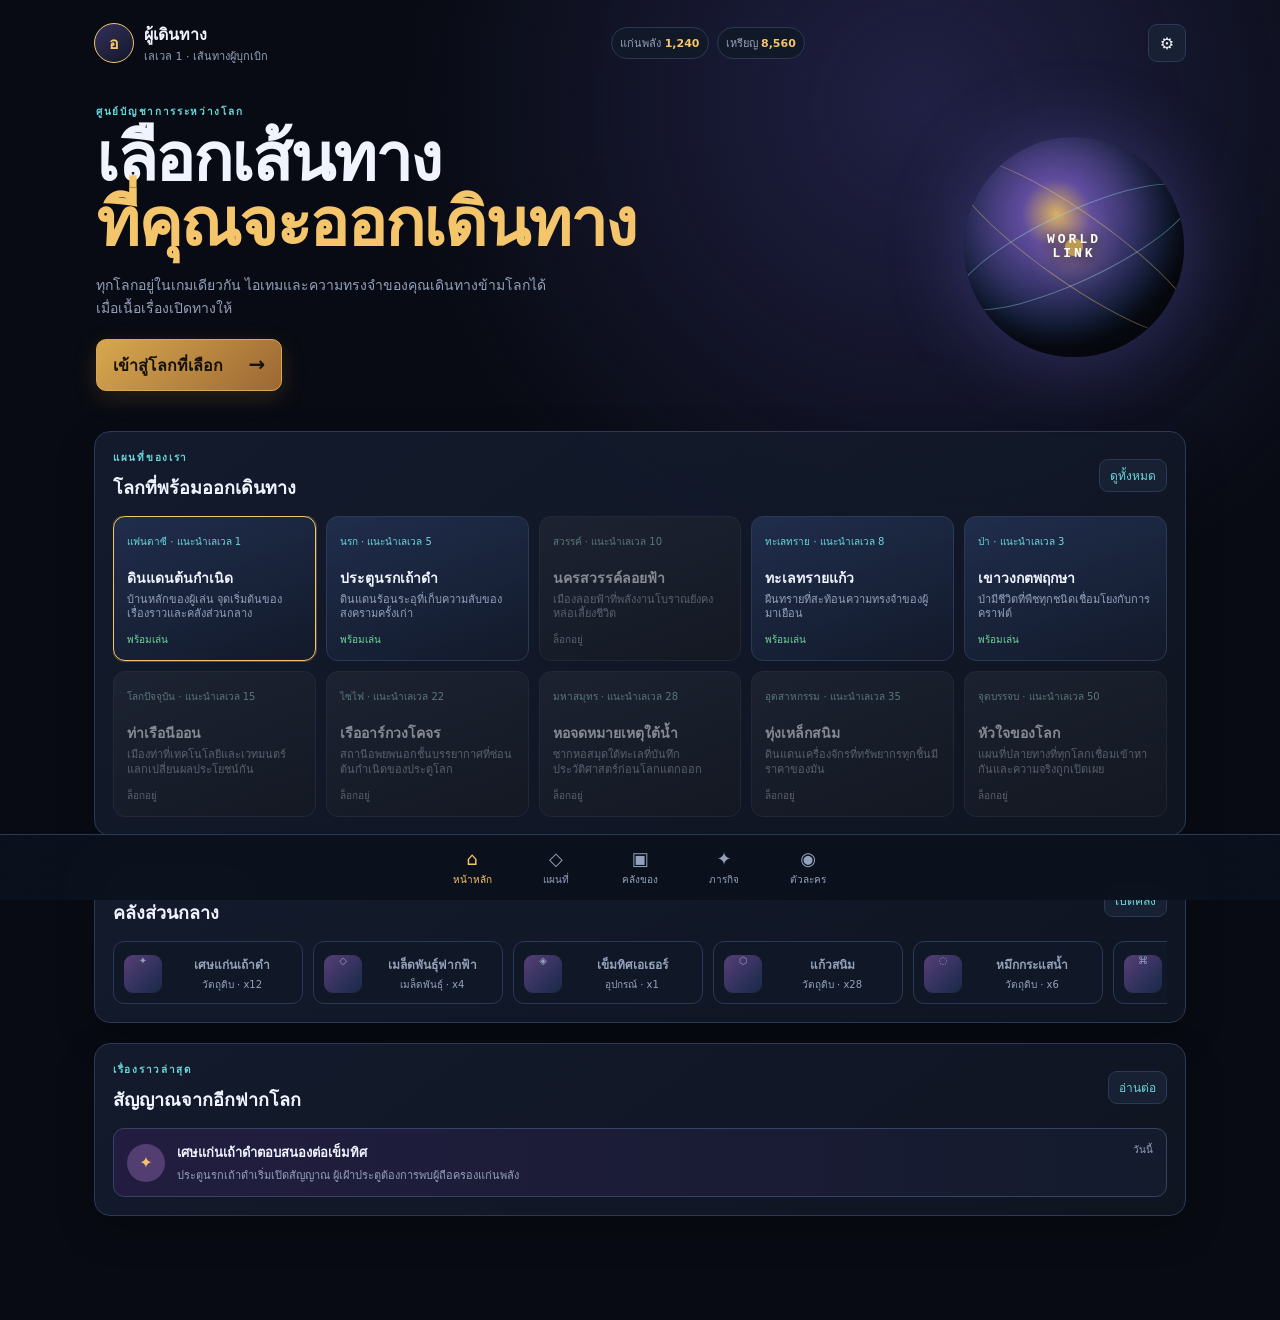
==== lobby/index.html @ 8bc70901 "feat: add original multi-world lobby and offline shell" ====
<!doctype html>
<html lang="th">
<head>
  <meta charset="utf-8">
  <meta name="viewport" content="width=device-width, initial-scale=1, viewport-fit=cover">
  <meta name="theme-color" content="#0a0e18">
  <title>โลกของเรา — ล็อบบี้</title>
  <link rel="stylesheet" href="styles.css">
</head>
<body>
  <main class="lobby-shell">
    <header class="top-layer">
      <div class="player-card"><div class="avatar">อ</div><div><strong>ผู้เดินทาง</strong><span>เลเวล 1 · เส้นทางผู้บุกเบิก</span></div></div>
      <div class="currency"><span>แก่นพลัง <b>1,240</b></span><span>เหรียญ <b>8,560</b></span></div>
      <button class="icon-button" data-panel="settings" aria-label="เปิดการตั้งค่า">⚙</button>
    </header>

    <section class="hero-layer" aria-labelledby="lobby-title">
      <div class="hero-copy"><p class="eyebrow">ศูนย์บัญชาการระหว่างโลก</p><h1 id="lobby-title">เลือกเส้นทาง<br><em>ที่คุณจะออกเดินทาง</em></h1><p class="hero-text">ทุกโลกอยู่ในเกมเดียวกัน ไอเทมและความทรงจำของคุณเดินทางข้ามโลกได้ เมื่อเนื้อเรื่องเปิดทางให้</p><button class="primary-action" data-action="enter-world">เข้าสู่โลกที่เลือก <span>→</span></button></div>
      <div class="world-orb" aria-hidden="true"><div class="orb-ring ring-one"></div><div class="orb-ring ring-two"></div><div class="orb-core"></div><span>WORLD<br>LINK</span></div>
    </section>

    <section class="world-layer panel-layer" id="world-panel">
      <div class="section-heading"><div><p class="eyebrow">แผนที่ของเรา</p><h2>โลกที่พร้อมออกเดินทาง</h2></div><button class="text-button" data-panel="maps">ดูทั้งหมด</button></div>
      <div id="world-list" class="world-list" aria-live="polite"></div>
    </section>

    <section class="content-layer panel-layer" id="content-panel">
      <div class="section-heading"><div><p class="eyebrow">ของที่เดินทางไปกับคุณ</p><h2>คลังส่วนกลาง</h2></div><button class="text-button" data-panel="inventory">เปิดคลัง</button></div>
      <div class="inventory-strip" id="inventory-strip"></div>
    </section>

    <section class="story-layer panel-layer">
      <div class="section-heading"><div><p class="eyebrow">เรื่องราวล่าสุด</p><h2>สัญญาณจากอีกฟากโลก</h2></div><button class="text-button" data-panel="story">อ่านต่อ</button></div>
      <div class="story-card"><div class="story-mark">✦</div><div><strong>เศษแก่นเถ้าดำตอบสนองต่อเข็มทิศ</strong><p>ประตูนรกเถ้าดำเริ่มเปิดสัญญาณ ผู้เฝ้าประตูต้องการพบผู้ถือครองแก่นพลัง</p></div><span class="story-time">วันนี้</span></div>
    </section>

    <nav class="bottom-layer" aria-label="เมนูหลัก"><button class="nav-item active" data-panel="home"><span>⌂</span>หน้าหลัก</button><button class="nav-item" data-panel="maps"><span>◇</span>แผนที่</button><button class="nav-item" data-panel="inventory"><span>▣</span>คลังของ</button><button class="nav-item" data-panel="quests"><span>✦</span>ภารกิจ</button><button class="nav-item" data-panel="profile"><span>◉</span>ตัวละคร</button></nav>
  </main>
  <div id="toast" role="status" aria-live="polite"></div>
  <script src="app.js"></script>
</body>
</html>
---- lobby/styles.css ----
:root { color-scheme: dark; --bg:#080b13; --panel:#121827; --panel-soft:#182034; --line:#2a3957; --text:#f0f4ff; --muted:#93a1bb; --gold:#f4c56a; --cyan:#69d8dc; --purple:#9f8cff; --green:#70d39a; font-family: system-ui, -apple-system, BlinkMacSystemFont, "Segoe UI", sans-serif; }
* { box-sizing:border-box; }
html,body { margin:0; min-height:100%; background:radial-gradient(circle at 72% 8%, #202044 0, transparent 34%), var(--bg); color:var(--text); }
body { padding:env(safe-area-inset-top) env(safe-area-inset-right) calc(76px + env(safe-area-inset-bottom)) env(safe-area-inset-left); }
button { font:inherit; color:inherit; cursor:pointer; }
.lobby-shell { max-width:1180px; margin:auto; padding:14px clamp(14px,4vw,44px) 28px; }
.top-layer { display:flex; align-items:center; justify-content:space-between; gap:12px; min-height:58px; }
.player-card,.currency { display:flex; align-items:center; gap:10px; }
.avatar { display:grid; place-items:center; width:40px; height:40px; border:1px solid var(--gold); border-radius:50%; color:var(--gold); background:linear-gradient(145deg,#34305d,#111727); font-weight:800; }
.player-card strong,.player-card span { display:block; }.player-card span,.currency { color:var(--muted); font-size:11px; }.currency { gap:8px; flex-wrap:wrap; justify-content:flex-end; }.currency span { padding:6px 8px; border:1px solid var(--line); border-radius:99px; background:#111827; }.currency b { color:var(--gold); }
.icon-button,.text-button { border:1px solid var(--line); border-radius:9px; background:var(--panel-soft); }.icon-button { width:38px; height:38px; }.text-button { padding:6px 10px; color:var(--cyan); font-size:12px; }
.hero-layer { display:flex; align-items:center; justify-content:space-between; gap:20px; min-height:290px; padding:32px 2px 20px; }.hero-copy { max-width:590px; }.eyebrow { margin:0 0 8px; color:var(--cyan); text-transform:uppercase; letter-spacing:1.7px; font-size:10px; font-weight:800; }.hero-copy h1 { margin:0; font-size:clamp(34px,7vw,66px); line-height:.98; letter-spacing:-2px; }.hero-copy h1 em { color:var(--gold); font-style:normal; }.hero-text { max-width:470px; margin:18px 0; color:var(--muted); line-height:1.65; font-size:14px; }.primary-action { padding:12px 16px; border:1px solid #d7a84e; border-radius:10px; background:linear-gradient(135deg,#d7a84e,#9d6734); color:#15100a; font-weight:800; box-shadow:0 7px 25px #b6783d33; }.primary-action span { margin-left:20px; font-size:20px; }
.world-orb { position:relative; display:grid; place-items:center; width:220px; height:220px; flex:0 0 auto; border-radius:50%; background:radial-gradient(circle at 42% 35%,#d9b064, #604c9e 18%, #182444 58%,#0a0f1a 70%); box-shadow:0 0 80px #776ee655, inset -20px -25px 45px #0008; overflow:hidden; }.world-orb span { z-index:2; color:#fff; text-align:center; font:800 13px/1.1 ui-monospace,monospace; letter-spacing:3px; text-shadow:0 2px 12px #000; }.orb-ring { position:absolute; width:260px; height:70px; border:1px solid #91e5e066; border-radius:50%; transform:rotate(-25deg); }.ring-two { width:300px; transform:rotate(35deg); border-color:#f4c56a66; }.orb-core { position:absolute; width:18px; height:18px; border-radius:50%; background:#f4c56a; box-shadow:0 0 30px 10px #f4c56a66; }
.panel-layer { margin-top:20px; padding:18px; border:1px solid var(--line); border-radius:16px; background:linear-gradient(145deg,#151d30dd,#0f1522ee); box-shadow:0 14px 40px #0003; }.section-heading { display:flex; align-items:center; justify-content:space-between; gap:12px; margin-bottom:14px; }.section-heading h2 { margin:0; font-size:18px; }.world-list { display:grid; grid-template-columns:repeat(5,minmax(140px,1fr)); gap:10px; overflow:auto; }.world-card { min-height:142px; padding:13px; border:1px solid var(--line); border-radius:12px; text-align:left; background:linear-gradient(160deg,#202d4c,#121a2a); }.world-card.selected { border-color:var(--gold); box-shadow:0 0 0 1px #f4c56a44; }.world-card.locked { opacity:.52; filter:saturate(.45); }.world-type { color:var(--cyan); font-size:10px; }.world-card h3 { margin:18px 0 4px; font-size:14px; }.world-card p { margin:0; color:var(--muted); font-size:11px; line-height:1.35; }.world-status { display:inline-block; margin-top:10px; color:var(--green); font-size:10px; }.locked .world-status { color:var(--muted); }
.inventory-strip { display:flex; gap:10px; overflow:auto; }.item-card { display:grid; grid-template-columns:38px auto; min-width:190px; align-items:center; gap:10px; padding:10px; border:1px solid var(--line); border-radius:11px; background:#101827; }.item-icon { display:grid; place-items:center; width:38px; height:38px; border-radius:9px; color:var(--gold); background:linear-gradient(135deg,#563e77,#172949); font-size:19px; }.item-card strong,.item-card span { display:block; }.item-card strong { font-size:12px; }.item-card span { color:var(--muted); font-size:10px; margin-top:3px; }.story-card { display:flex; align-items:center; gap:12px; padding:13px; border:1px solid #384265; border-radius:11px; background:linear-gradient(90deg,#221d40,#141b2d); }.story-mark { display:grid; place-items:center; width:38px; height:38px; border-radius:50%; color:var(--gold); background:#523e70; }.story-card strong { font-size:13px; }.story-card p { margin:5px 0 0; color:var(--muted); font-size:11px; line-height:1.4; }.story-time { margin-left:auto; align-self:flex-start; color:var(--muted); font-size:10px; white-space:nowrap; }
.bottom-layer { position:fixed; z-index:10; right:0; bottom:0; left:0; display:flex; justify-content:center; gap:clamp(2px,2vw,20px); padding:9px max(12px,env(safe-area-inset-left)) calc(9px + env(safe-area-inset-bottom)) max(12px,env(safe-area-inset-right)); border-top:1px solid var(--line); background:#0b111df2; backdrop-filter:blur(16px); }.nav-item { display:grid; min-width:64px; gap:3px; place-items:center; padding:4px 8px; border:0; background:transparent; color:var(--muted); font-size:10px; }.nav-item span { font-size:18px; }.nav-item.active,.nav-item:hover { color:var(--gold); }
#toast { position:fixed; z-index:30; right:50%; bottom:90px; transform:translateX(50%); max-width:90vw; padding:11px 15px; border:1px solid var(--gold); border-radius:10px; background:#171525ee; color:var(--text); opacity:0; pointer-events:none; transition:opacity .2s; font-size:12px; }.toast-show { opacity:1!important; }
@media(max-width:760px) { .currency { display:none; }.hero-layer { min-height:240px; }.world-orb { width:130px; height:130px; }.world-orb span { font-size:9px; letter-spacing:2px; }.orb-ring { width:160px; height:44px; }.ring-two { width:190px; }.world-list { grid-template-columns:repeat(5,165px); }.panel-layer { padding:14px; } }
@media(max-width:500px) { .hero-layer { align-items:flex-start; }.world-orb { display:none; }.hero-copy h1 { font-size:42px; }.hero-text { font-size:13px; } }
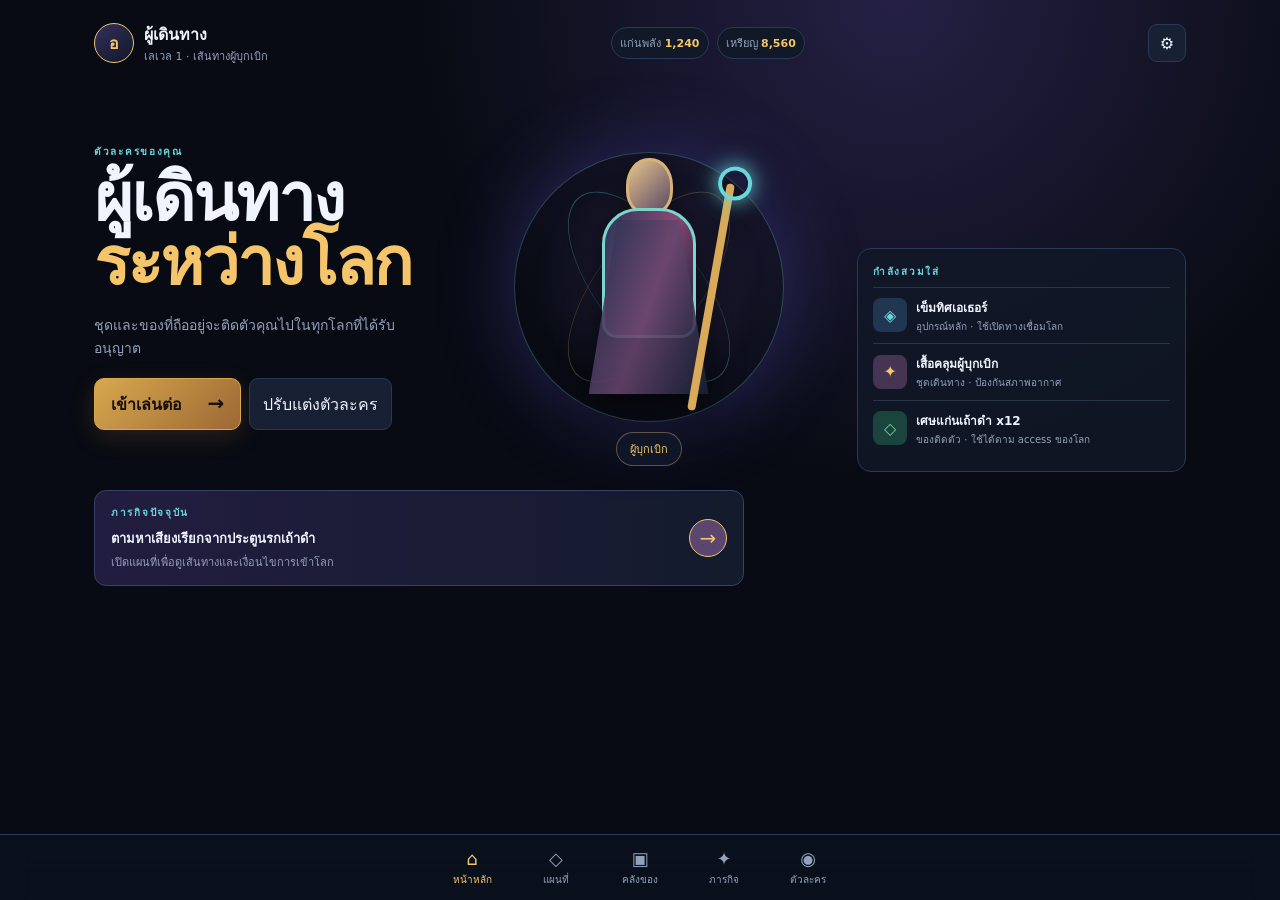
==== commit 7d2128d6: "feat: make lobby character first with slide panels" ====
--- a/lobby/index.html
+++ b/lobby/index.html
@@ -3,7 +3,7 @@
 <head>
   <meta charset="utf-8">
   <meta name="viewport" content="width=device-width, initial-scale=1, viewport-fit=cover">
-  <meta name="theme-color" content="#0a0e18">
+  <meta name="theme-color" content="#080b13">
   <title>โลกของเรา — ล็อบบี้</title>
   <link rel="stylesheet" href="styles.css">
 </head>
@@ -15,28 +15,17 @@
       <button class="icon-button" data-panel="settings" aria-label="เปิดการตั้งค่า">⚙</button>
     </header>
 
-    <section class="hero-layer" aria-labelledby="lobby-title">
-      <div class="hero-copy"><p class="eyebrow">ศูนย์บัญชาการระหว่างโลก</p><h1 id="lobby-title">เลือกเส้นทาง<br><em>ที่คุณจะออกเดินทาง</em></h1><p class="hero-text">ทุกโลกอยู่ในเกมเดียวกัน ไอเทมและความทรงจำของคุณเดินทางข้ามโลกได้ เมื่อเนื้อเรื่องเปิดทางให้</p><button class="primary-action" data-action="enter-world">เข้าสู่โลกที่เลือก <span>→</span></button></div>
-      <div class="world-orb" aria-hidden="true"><div class="orb-ring ring-one"></div><div class="orb-ring ring-two"></div><div class="orb-core"></div><span>WORLD<br>LINK</span></div>
+    <section class="character-stage" aria-labelledby="character-title">
+      <div class="stage-copy"><p class="eyebrow">ตัวละครของคุณ</p><h1 id="character-title">ผู้เดินทาง<br><em>ระหว่างโลก</em></h1><p class="hero-text">ชุดและของที่ถืออยู่จะติดตัวคุณไปในทุกโลกที่ได้รับอนุญาต</p><div class="stage-actions"><button class="primary-action" data-action="enter-world">เข้าเล่นต่อ <span>→</span></button><button class="ghost-action" data-panel="character">ปรับแต่งตัวละคร</button></div></div>
+      <div class="character-view" aria-label="ตัวละครผู้เล่น"><div class="character-aura"></div><div class="character-silhouette"><div class="char-head"></div><div class="char-body"></div><div class="char-cape"></div><div class="char-staff"></div></div><span class="character-label">ผู้บุกเบิก</span></div>
+      <aside class="equipment-card"><p class="eyebrow">กำลังสวมใส่</p><div class="equipment-row"><span class="equip-icon">◈</span><span><b>เข็มทิศเอเธอร์</b><small>อุปกรณ์หลัก · ใช้เปิดทางเชื่อมโลก</small></span></div><div class="equipment-row"><span class="equip-icon gold">✦</span><span><b>เสื้อคลุมผู้บุกเบิก</b><small>ชุดเดินทาง · ป้องกันสภาพอากาศ</small></span></div><div class="equipment-row"><span class="equip-icon green">◇</span><span><b>เศษแก่นเถ้าดำ x12</b><small>ของติดตัว · ใช้ได้ตาม access ของโลก</small></span></div></aside>
     </section>
 
-    <section class="world-layer panel-layer" id="world-panel">
-      <div class="section-heading"><div><p class="eyebrow">แผนที่ของเรา</p><h2>โลกที่พร้อมออกเดินทาง</h2></div><button class="text-button" data-panel="maps">ดูทั้งหมด</button></div>
-      <div id="world-list" class="world-list" aria-live="polite"></div>
-    </section>
-
-    <section class="content-layer panel-layer" id="content-panel">
-      <div class="section-heading"><div><p class="eyebrow">ของที่เดินทางไปกับคุณ</p><h2>คลังส่วนกลาง</h2></div><button class="text-button" data-panel="inventory">เปิดคลัง</button></div>
-      <div class="inventory-strip" id="inventory-strip"></div>
-    </section>
-
-    <section class="story-layer panel-layer">
-      <div class="section-heading"><div><p class="eyebrow">เรื่องราวล่าสุด</p><h2>สัญญาณจากอีกฟากโลก</h2></div><button class="text-button" data-panel="story">อ่านต่อ</button></div>
-      <div class="story-card"><div class="story-mark">✦</div><div><strong>เศษแก่นเถ้าดำตอบสนองต่อเข็มทิศ</strong><p>ประตูนรกเถ้าดำเริ่มเปิดสัญญาณ ผู้เฝ้าประตูต้องการพบผู้ถือครองแก่นพลัง</p></div><span class="story-time">วันนี้</span></div>
-    </section>
+    <section class="next-step"><div><p class="eyebrow">ภารกิจปัจจุบัน</p><strong>ตามหาเสียงเรียกจากประตูนรกเถ้าดำ</strong><span>เปิดแผนที่เพื่อดูเส้นทางและเงื่อนไขการเข้าโลก</span></div><button class="round-arrow" data-panel="maps">→</button></section>
 
     <nav class="bottom-layer" aria-label="เมนูหลัก"><button class="nav-item active" data-panel="home"><span>⌂</span>หน้าหลัก</button><button class="nav-item" data-panel="maps"><span>◇</span>แผนที่</button><button class="nav-item" data-panel="inventory"><span>▣</span>คลังของ</button><button class="nav-item" data-panel="quests"><span>✦</span>ภารกิจ</button><button class="nav-item" data-panel="profile"><span>◉</span>ตัวละคร</button></nav>
   </main>
+  <section id="drawer" class="drawer" aria-hidden="true"><div class="drawer-backdrop" data-close-drawer></div><div class="drawer-sheet"><div class="drawer-handle"></div><div class="drawer-head"><div><p class="eyebrow" id="drawer-eyebrow">เมนู</p><h2 id="drawer-title">แผนที่ของเรา</h2></div><button class="close-button" data-close-drawer aria-label="ปิดหน้าต่าง">×</button></div><div id="drawer-content"></div></div></section>
   <div id="toast" role="status" aria-live="polite"></div>
   <script src="app.js"></script>
 </body>
--- a/lobby/styles.css
+++ b/lobby/styles.css
@@ -1,19 +1,12 @@
-:root { color-scheme: dark; --bg:#080b13; --panel:#121827; --panel-soft:#182034; --line:#2a3957; --text:#f0f4ff; --muted:#93a1bb; --gold:#f4c56a; --cyan:#69d8dc; --purple:#9f8cff; --green:#70d39a; font-family: system-ui, -apple-system, BlinkMacSystemFont, "Segoe UI", sans-serif; }
-* { box-sizing:border-box; }
-html,body { margin:0; min-height:100%; background:radial-gradient(circle at 72% 8%, #202044 0, transparent 34%), var(--bg); color:var(--text); }
-body { padding:env(safe-area-inset-top) env(safe-area-inset-right) calc(76px + env(safe-area-inset-bottom)) env(safe-area-inset-left); }
-button { font:inherit; color:inherit; cursor:pointer; }
-.lobby-shell { max-width:1180px; margin:auto; padding:14px clamp(14px,4vw,44px) 28px; }
-.top-layer { display:flex; align-items:center; justify-content:space-between; gap:12px; min-height:58px; }
-.player-card,.currency { display:flex; align-items:center; gap:10px; }
-.avatar { display:grid; place-items:center; width:40px; height:40px; border:1px solid var(--gold); border-radius:50%; color:var(--gold); background:linear-gradient(145deg,#34305d,#111727); font-weight:800; }
-.player-card strong,.player-card span { display:block; }.player-card span,.currency { color:var(--muted); font-size:11px; }.currency { gap:8px; flex-wrap:wrap; justify-content:flex-end; }.currency span { padding:6px 8px; border:1px solid var(--line); border-radius:99px; background:#111827; }.currency b { color:var(--gold); }
-.icon-button,.text-button { border:1px solid var(--line); border-radius:9px; background:var(--panel-soft); }.icon-button { width:38px; height:38px; }.text-button { padding:6px 10px; color:var(--cyan); font-size:12px; }
-.hero-layer { display:flex; align-items:center; justify-content:space-between; gap:20px; min-height:290px; padding:32px 2px 20px; }.hero-copy { max-width:590px; }.eyebrow { margin:0 0 8px; color:var(--cyan); text-transform:uppercase; letter-spacing:1.7px; font-size:10px; font-weight:800; }.hero-copy h1 { margin:0; font-size:clamp(34px,7vw,66px); line-height:.98; letter-spacing:-2px; }.hero-copy h1 em { color:var(--gold); font-style:normal; }.hero-text { max-width:470px; margin:18px 0; color:var(--muted); line-height:1.65; font-size:14px; }.primary-action { padding:12px 16px; border:1px solid #d7a84e; border-radius:10px; background:linear-gradient(135deg,#d7a84e,#9d6734); color:#15100a; font-weight:800; box-shadow:0 7px 25px #b6783d33; }.primary-action span { margin-left:20px; font-size:20px; }
-.world-orb { position:relative; display:grid; place-items:center; width:220px; height:220px; flex:0 0 auto; border-radius:50%; background:radial-gradient(circle at 42% 35%,#d9b064, #604c9e 18%, #182444 58%,#0a0f1a 70%); box-shadow:0 0 80px #776ee655, inset -20px -25px 45px #0008; overflow:hidden; }.world-orb span { z-index:2; color:#fff; text-align:center; font:800 13px/1.1 ui-monospace,monospace; letter-spacing:3px; text-shadow:0 2px 12px #000; }.orb-ring { position:absolute; width:260px; height:70px; border:1px solid #91e5e066; border-radius:50%; transform:rotate(-25deg); }.ring-two { width:300px; transform:rotate(35deg); border-color:#f4c56a66; }.orb-core { position:absolute; width:18px; height:18px; border-radius:50%; background:#f4c56a; box-shadow:0 0 30px 10px #f4c56a66; }
-.panel-layer { margin-top:20px; padding:18px; border:1px solid var(--line); border-radius:16px; background:linear-gradient(145deg,#151d30dd,#0f1522ee); box-shadow:0 14px 40px #0003; }.section-heading { display:flex; align-items:center; justify-content:space-between; gap:12px; margin-bottom:14px; }.section-heading h2 { margin:0; font-size:18px; }.world-list { display:grid; grid-template-columns:repeat(5,minmax(140px,1fr)); gap:10px; overflow:auto; }.world-card { min-height:142px; padding:13px; border:1px solid var(--line); border-radius:12px; text-align:left; background:linear-gradient(160deg,#202d4c,#121a2a); }.world-card.selected { border-color:var(--gold); box-shadow:0 0 0 1px #f4c56a44; }.world-card.locked { opacity:.52; filter:saturate(.45); }.world-type { color:var(--cyan); font-size:10px; }.world-card h3 { margin:18px 0 4px; font-size:14px; }.world-card p { margin:0; color:var(--muted); font-size:11px; line-height:1.35; }.world-status { display:inline-block; margin-top:10px; color:var(--green); font-size:10px; }.locked .world-status { color:var(--muted); }
-.inventory-strip { display:flex; gap:10px; overflow:auto; }.item-card { display:grid; grid-template-columns:38px auto; min-width:190px; align-items:center; gap:10px; padding:10px; border:1px solid var(--line); border-radius:11px; background:#101827; }.item-icon { display:grid; place-items:center; width:38px; height:38px; border-radius:9px; color:var(--gold); background:linear-gradient(135deg,#563e77,#172949); font-size:19px; }.item-card strong,.item-card span { display:block; }.item-card strong { font-size:12px; }.item-card span { color:var(--muted); font-size:10px; margin-top:3px; }.story-card { display:flex; align-items:center; gap:12px; padding:13px; border:1px solid #384265; border-radius:11px; background:linear-gradient(90deg,#221d40,#141b2d); }.story-mark { display:grid; place-items:center; width:38px; height:38px; border-radius:50%; color:var(--gold); background:#523e70; }.story-card strong { font-size:13px; }.story-card p { margin:5px 0 0; color:var(--muted); font-size:11px; line-height:1.4; }.story-time { margin-left:auto; align-self:flex-start; color:var(--muted); font-size:10px; white-space:nowrap; }
-.bottom-layer { position:fixed; z-index:10; right:0; bottom:0; left:0; display:flex; justify-content:center; gap:clamp(2px,2vw,20px); padding:9px max(12px,env(safe-area-inset-left)) calc(9px + env(safe-area-inset-bottom)) max(12px,env(safe-area-inset-right)); border-top:1px solid var(--line); background:#0b111df2; backdrop-filter:blur(16px); }.nav-item { display:grid; min-width:64px; gap:3px; place-items:center; padding:4px 8px; border:0; background:transparent; color:var(--muted); font-size:10px; }.nav-item span { font-size:18px; }.nav-item.active,.nav-item:hover { color:var(--gold); }
+:root { color-scheme: dark; --bg:#080b13; --panel:#121827; --panel-soft:#182034; --line:#2a3957; --text:#f0f4ff; --muted:#93a1bb; --gold:#f4c56a; --cyan:#69d8dc; --purple:#9f8cff; --green:#70d39a; font-family:system-ui,-apple-system,BlinkMacSystemFont,"Segoe UI",sans-serif; }
+* { box-sizing:border-box; } html,body { margin:0; min-height:100%; background:radial-gradient(circle at 70% 0,#252044 0,transparent 38%),var(--bg); color:var(--text); } body { min-height:100vh; padding:env(safe-area-inset-top) env(safe-area-inset-right) calc(78px + env(safe-area-inset-bottom)) env(safe-area-inset-left); } button { font:inherit; color:inherit; cursor:pointer; }
+.lobby-shell { max-width:1180px; min-height:calc(100vh - 78px); margin:auto; padding:14px clamp(14px,4vw,44px) 30px; }.top-layer { display:flex; align-items:center; justify-content:space-between; gap:12px; min-height:58px; }.player-card,.currency { display:flex; align-items:center; gap:10px; }.avatar { display:grid; place-items:center; width:40px; height:40px; border:1px solid var(--gold); border-radius:50%; color:var(--gold); background:linear-gradient(145deg,#34305d,#111727); font-weight:800; }.player-card strong,.player-card span { display:block; }.player-card span,.currency { color:var(--muted); font-size:11px; }.currency { gap:8px; flex-wrap:wrap; justify-content:flex-end; }.currency span { padding:6px 8px; border:1px solid var(--line); border-radius:99px; background:#111827; }.currency b { color:var(--gold); }.icon-button,.ghost-action,.close-button { border:1px solid var(--line); border-radius:9px; background:var(--panel-soft); }.icon-button { width:38px; height:38px; }
+.character-stage { position:relative; display:grid; grid-template-columns:1fr 1.1fr .95fr; align-items:center; gap:18px; min-height:410px; padding:30px 0 18px; }.stage-copy { z-index:1; }.eyebrow { margin:0 0 8px; color:var(--cyan); letter-spacing:1.7px; font-size:10px; font-weight:800; }.stage-copy h1 { margin:0; font-size:clamp(38px,6vw,66px); line-height:.98; letter-spacing:-2px; }.stage-copy h1 em { color:var(--gold); font-style:normal; }.hero-text { max-width:330px; margin:18px 0; color:var(--muted); line-height:1.65; font-size:14px; }.stage-actions { display:flex; flex-wrap:wrap; gap:8px; }.primary-action { padding:12px 16px; border:1px solid #d7a84e; border-radius:10px; background:linear-gradient(135deg,#d7a84e,#9d6734); color:#15100a; font-weight:800; box-shadow:0 7px 25px #b6783d33; }.primary-action span { margin-left:20px; font-size:20px; }.ghost-action { padding:11px 13px; color:var(--text); }
+.character-view { position:relative; display:grid; place-items:center; height:370px; }.character-aura { position:absolute; width:270px; height:270px; border:1px solid #85dfe844; border-radius:50%; background:radial-gradient(circle,#725ba933 0,transparent 62%); box-shadow:0 0 80px #635ce655; }.character-aura:before,.character-aura:after { position:absolute; inset:20px; border:1px solid #f4c56a44; border-radius:50%; content:""; transform:rotate(38deg) scaleX(.45); }.character-aura:after { transform:rotate(-38deg) scaleX(.45); border-color:#69d8dc55; }.character-silhouette { position:relative; z-index:1; width:140px; height:270px; filter:drop-shadow(0 12px 17px #0009); }.char-head { position:absolute; top:6px; left:47px; width:47px; height:57px; border:3px solid #d6b378; border-radius:48% 48% 42% 42%; background:linear-gradient(135deg,#e6c38b,#584865); }.char-body { position:absolute; top:56px; left:23px; width:94px; height:130px; border:3px solid #7cd4cc; border-radius:36px 36px 15px 15px; background:linear-gradient(110deg,#263756,#8c4776 55%,#172239); }.char-cape { position:absolute; top:68px; left:10px; width:120px; height:174px; clip-path:polygon(24% 0,76% 0,100% 100%,0 100%); background:linear-gradient(110deg,#1e2e4c,#68466e,#152135); opacity:.88; }.char-staff { position:absolute; top:30px; right:4px; width:8px; height:230px; border-radius:8px; background:#d8aa59; transform:rotate(10deg); }.char-staff:before { position:absolute; top:-18px; left:-9px; width:26px; height:26px; border:4px solid var(--cyan); border-radius:50%; box-shadow:0 0 22px var(--cyan); content:""; }.character-label { position:absolute; bottom:6px; z-index:2; padding:7px 13px; border:1px solid #d6b37866; border-radius:99px; background:#11182ada; color:var(--gold); font-size:11px; }
+.equipment-card { align-self:end; padding:15px; border:1px solid var(--line); border-radius:14px; background:#111827cc; }.equipment-row { display:flex; align-items:center; gap:9px; padding:10px 0; border-top:1px solid #27344c; }.equipment-row b,.equipment-row small { display:block; }.equipment-row b { font-size:12px; }.equipment-row small { margin-top:3px; color:var(--muted); font-size:10px; line-height:1.35; }.equip-icon { display:grid; place-items:center; width:34px; height:34px; border-radius:8px; color:var(--cyan); background:#213650; }.equip-icon.gold { color:var(--gold); background:#453452; }.equip-icon.green { color:var(--green); background:#1b443f; }
+.next-step { display:flex; align-items:center; justify-content:space-between; gap:12px; max-width:650px; padding:14px 16px; border:1px solid #384265; border-radius:12px; background:linear-gradient(90deg,#221d40,#141b2d); }.next-step strong,.next-step span { display:block; }.next-step strong { font-size:13px; }.next-step span { margin-top:4px; color:var(--muted); font-size:11px; }.round-arrow { width:38px; height:38px; border:1px solid var(--gold); border-radius:50%; background:#5b4670; color:var(--gold); font-size:20px; }
+.bottom-layer { position:fixed; z-index:10; right:0; bottom:0; left:0; display:flex; justify-content:center; gap:clamp(2px,2vw,20px); padding:9px 12px calc(9px + env(safe-area-inset-bottom)); border-top:1px solid var(--line); background:#0b111df2; backdrop-filter:blur(16px); }.nav-item { display:grid; min-width:64px; gap:3px; place-items:center; padding:4px 8px; border:0; background:transparent; color:var(--muted); font-size:10px; }.nav-item span { font-size:18px; }.nav-item.active,.nav-item:hover { color:var(--gold); }
+.drawer { position:fixed; z-index:20; inset:0; visibility:hidden; opacity:0; transition:opacity .2s,visibility .2s; }.drawer.open { visibility:visible; opacity:1; }.drawer-backdrop { position:absolute; inset:0; background:#03050acc; }.drawer-sheet { position:absolute; right:0; bottom:0; left:0; max-height:82vh; padding:10px clamp(16px,4vw,44px) calc(24px + env(safe-area-inset-bottom)); overflow:auto; border-top:1px solid var(--line); border-radius:22px 22px 0 0; background:#111827; transform:translateY(100%); transition:transform .25s ease; }.drawer.open .drawer-sheet { transform:translateY(0); }.drawer-handle { width:42px; height:4px; margin:0 auto 16px; border-radius:99px; background:#56627a; }.drawer-head { display:flex; align-items:center; justify-content:space-between; }.drawer-head h2 { margin:0 0 12px; font-size:22px; }.close-button { width:34px; height:34px; font-size:22px; }.drawer-grid { display:grid; grid-template-columns:repeat(auto-fit,minmax(180px,1fr)); gap:10px; }.drawer-card { padding:13px; border:1px solid var(--line); border-radius:11px; background:#182237; }.drawer-card.locked { opacity:.52; }.drawer-card h3 { margin:8px 0 4px; font-size:14px; }.drawer-card p,.drawer-card span { margin:0; color:var(--muted); font-size:11px; line-height:1.4; }.drawer-card .status { display:inline-block; margin-top:9px; color:var(--green); }.drawer-card.locked .status { color:var(--muted); }.drawer-items { display:flex; gap:10px; overflow:auto; }.drawer-items .item-card { min-width:210px; }.story-copy { padding:14px; border:1px solid #384265; border-radius:11px; background:#211d3e; line-height:1.6; color:var(--muted); font-size:13px; }
 #toast { position:fixed; z-index:30; right:50%; bottom:90px; transform:translateX(50%); max-width:90vw; padding:11px 15px; border:1px solid var(--gold); border-radius:10px; background:#171525ee; color:var(--text); opacity:0; pointer-events:none; transition:opacity .2s; font-size:12px; }.toast-show { opacity:1!important; }
-@media(max-width:760px) { .currency { display:none; }.hero-layer { min-height:240px; }.world-orb { width:130px; height:130px; }.world-orb span { font-size:9px; letter-spacing:2px; }.orb-ring { width:160px; height:44px; }.ring-two { width:190px; }.world-list { grid-template-columns:repeat(5,165px); }.panel-layer { padding:14px; } }
-@media(max-width:500px) { .hero-layer { align-items:flex-start; }.world-orb { display:none; }.hero-copy h1 { font-size:42px; }.hero-text { font-size:13px; } }
+@media(max-width:800px) { .currency { display:none; }.character-stage { grid-template-columns:1fr 1fr; min-height:360px; }.equipment-card { grid-column:1/-1; }.character-view { height:320px; }.world-list { grid-template-columns:1fr; } }
+@media(max-width:520px) { .lobby-shell { padding-inline:14px; }.character-stage { display:flex; min-height:0; flex-direction:column-reverse; align-items:stretch; padding-top:22px; }.character-view { height:290px; }.stage-copy { text-align:center; }.hero-text { margin-inline:auto; }.stage-actions { justify-content:center; }.equipment-card { width:100%; }.next-step { margin-top:18px; }.bottom-layer { gap:0; justify-content:space-around; }.nav-item { min-width:52px; padding-inline:4px; } }
